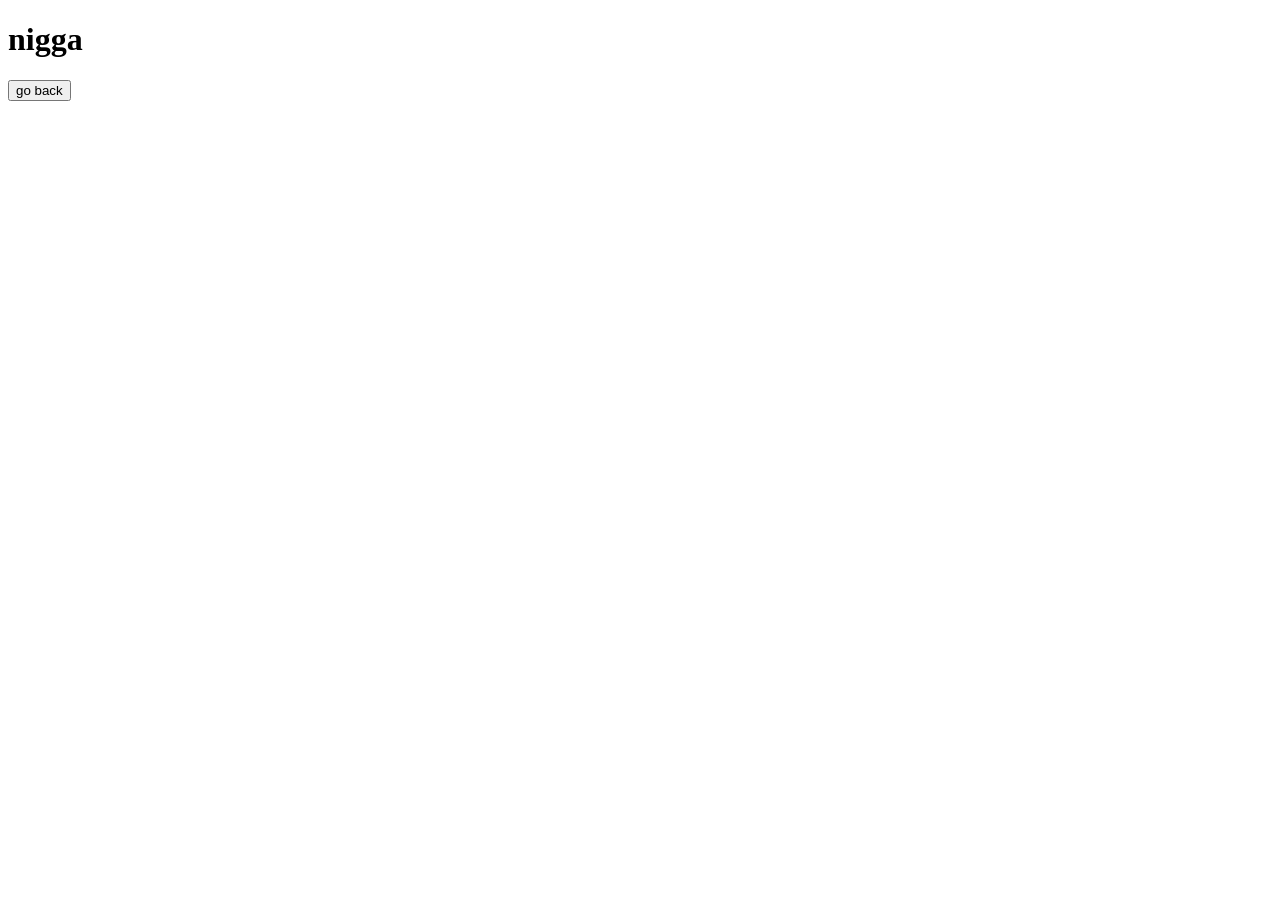
==== aboutme.html @ 00219ff8 "added spline interactive backgrounds yayyyayayayayy" ====
<!DOCTYPE html>
<html lang="en">
<head>
    <meta charset="UTF-8">
    <link>
    <link rel="preconnect" href="https://fonts.googleapis.com">
    <meta name="viewport" content="width=device-width, initial-scale=1.0">
    <link rel="preconnect" href="https://fonts.gstatic.com" crossorigin>
<link href="https://fonts.googleapis.com/css2?family=Fredoka:wght@300..700&display=swap" rel="stylesheet">
    <title>Starshitek.aboutme</title>
</head>
<body>
  

    <h1>nigga</h1> 
    <a href="index.html">
    <button>go back</button>
    </a>

</body>
</html>
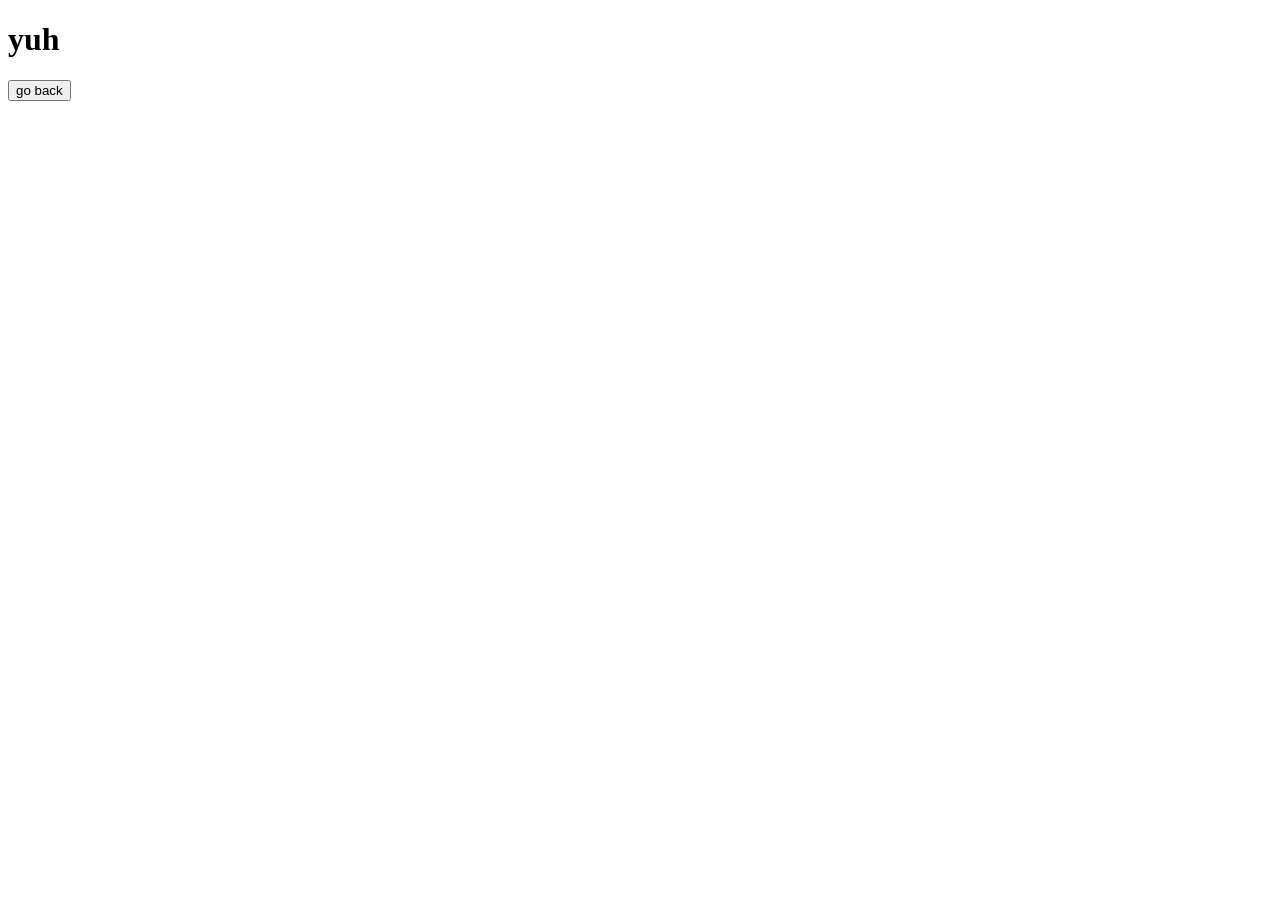
==== commit 61a8d853: "game portfolio added and template for readingpages they're not done yet, but im gonna push them real" ====
--- a/aboutme.html
+++ b/aboutme.html
@@ -8,12 +8,14 @@
     <link rel="preconnect" href="https://fonts.gstatic.com" crossorigin>
 <link href="https://fonts.googleapis.com/css2?family=Fredoka:wght@300..700&display=swap" rel="stylesheet">
     <title>Starshitek.aboutme</title>
+
+
 </head>
 <body>
   
 
-    <h1>nigga</h1> 
-    <a href="index.html">
+    <h1>yuh</h1> 
+    <a href="https://starshii.github.io/index.html">
     <button>go back</button>
     </a>
 
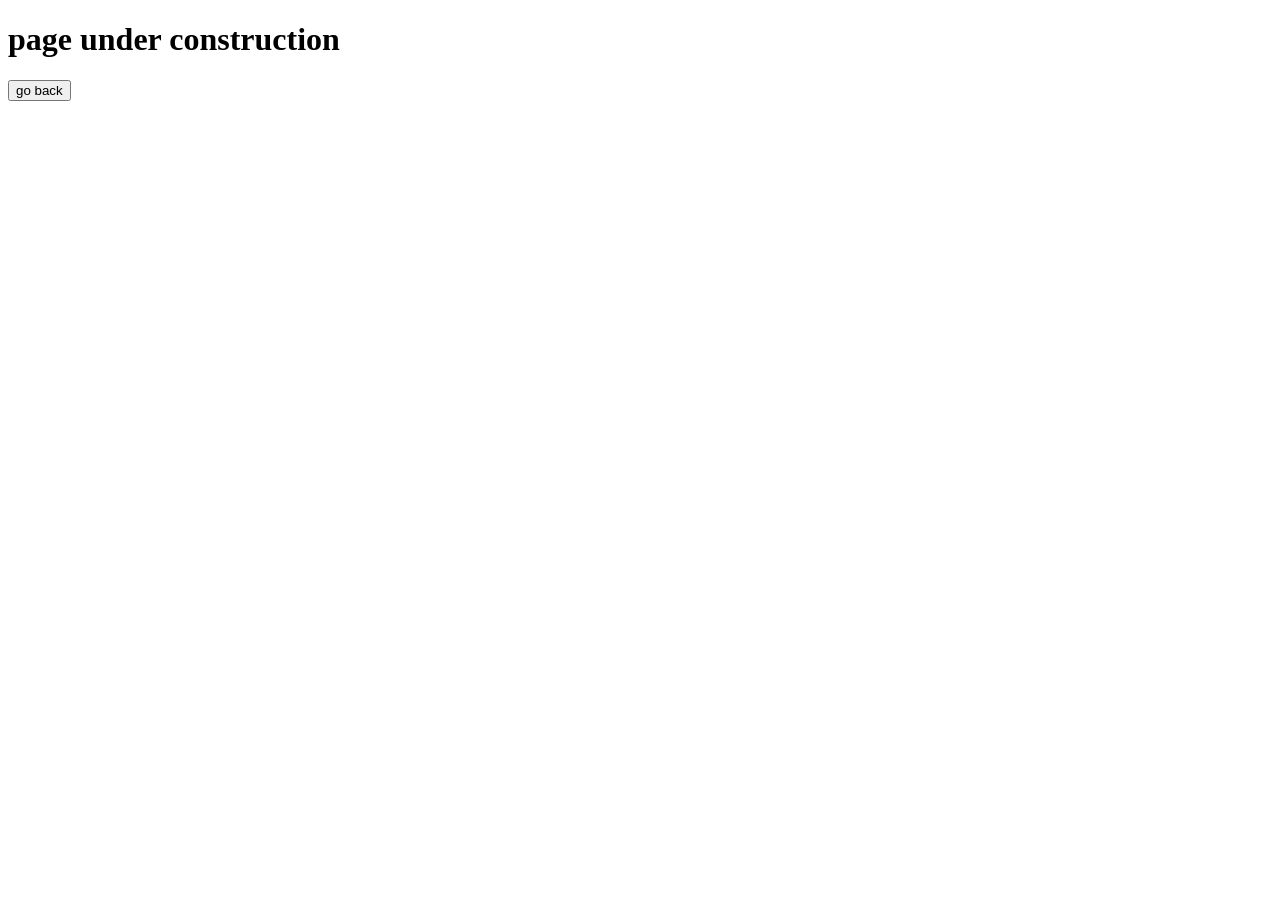
==== commit 0bc0aa6f: "probably final commit until I have time again wrote some stuff in the project page for bugboarding, " ====
--- a/aboutme.html
+++ b/aboutme.html
@@ -14,7 +14,7 @@
 <body>
   
 
-    <h1>yuh</h1> 
+    <h1>page under construction</h1> 
     <a href="https://starshii.github.io/index.html">
     <button>go back</button>
     </a>
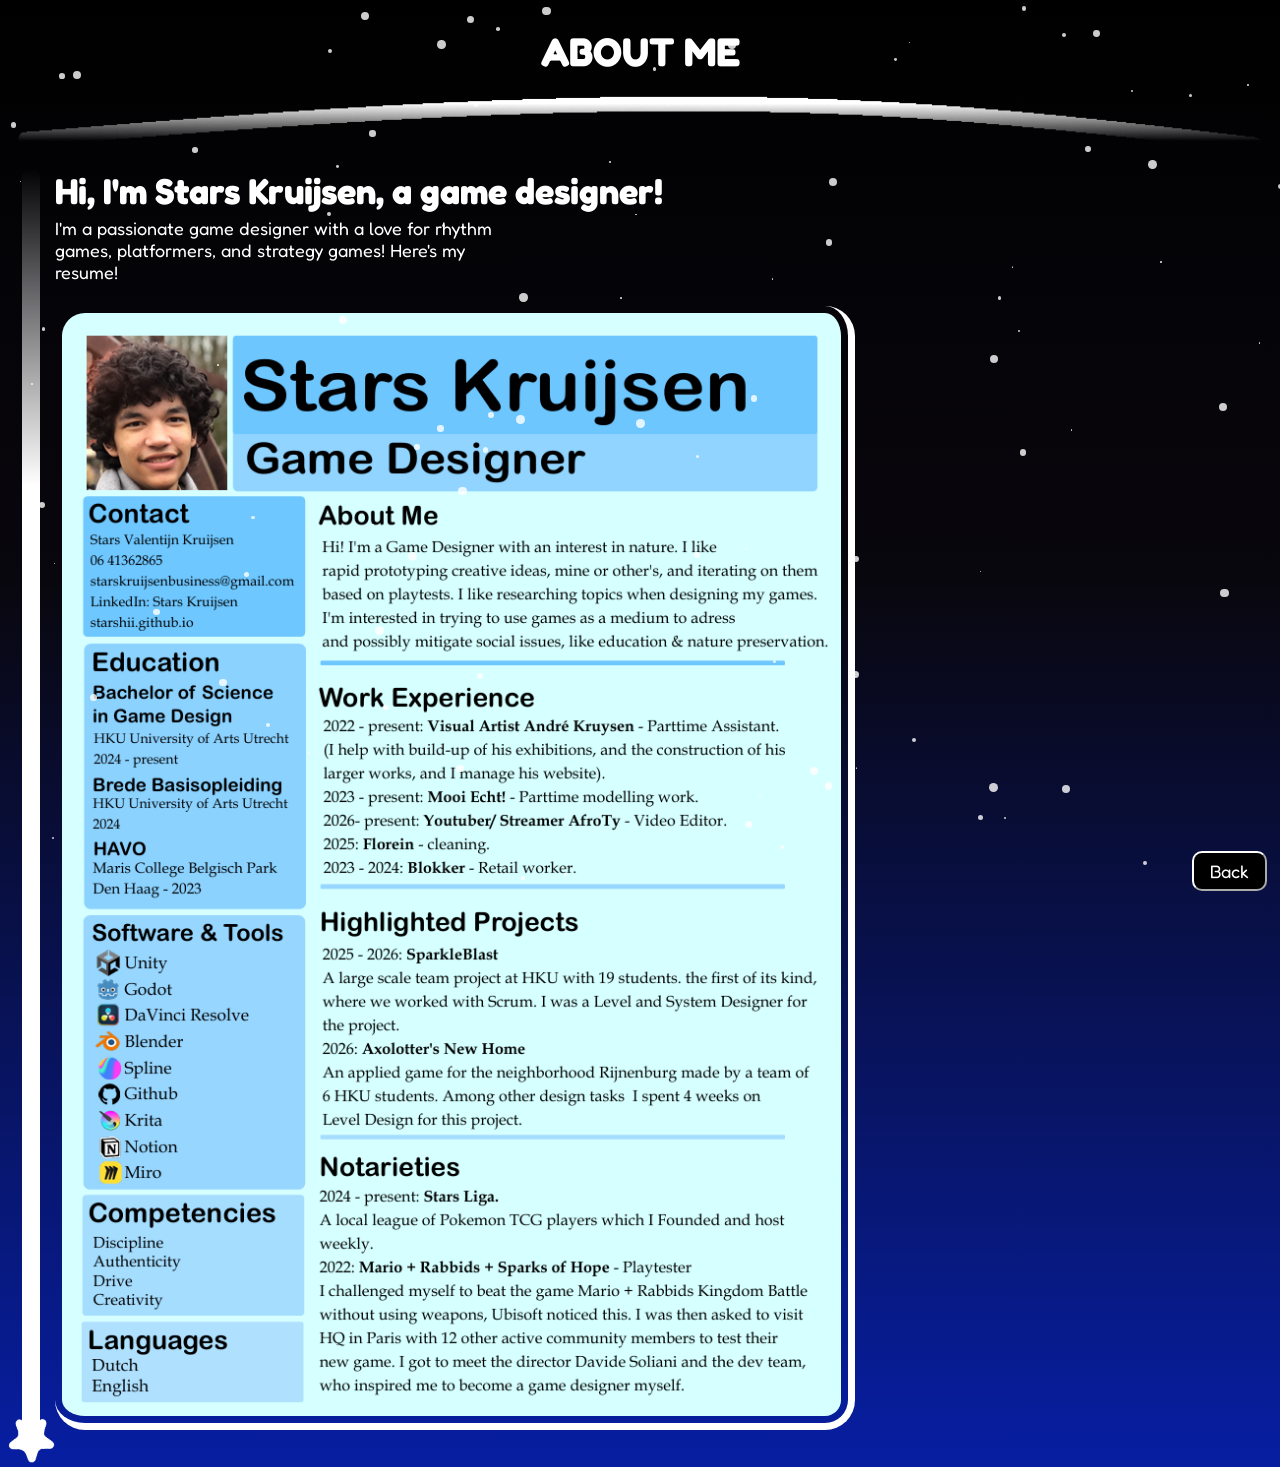
==== commit 8c21b18c: "I'd say ready to show Axolotters new home page, about me page quick draft js so i can show resume" ====
--- a/aboutme.html
+++ b/aboutme.html
@@ -1,23 +1,108 @@
 <!DOCTYPE html>
 <html lang="en">
 <head>
-    <meta charset="UTF-8">
-    <link>
-    <link rel="preconnect" href="https://fonts.googleapis.com">
-    <meta name="viewport" content="width=device-width, initial-scale=1.0">
-    <link rel="preconnect" href="https://fonts.gstatic.com" crossorigin>
-<link href="https://fonts.googleapis.com/css2?family=Fredoka:wght@300..700&display=swap" rel="stylesheet">
-    <title>Starshitek.aboutme</title>
+  <meta charset="UTF-8">
+  <meta name="viewport" content="width=device-width, initial-scale=1.0">
+  <title>About me</title>
+  <link href="aboutmestyle.css" rel="stylesheet">
+</head>
+
+<body>
+  <link rel="preconnect" href="https://fonts.gstatic.com" crossorigin>
+  <link href="https://fonts.googleapis.com/css2?family=Fredoka:wght@300..700&display=swap" rel="stylesheet">
+
+    <a href="https://starshii.github.io/gameportfolio.html">
+      <button class="BackButton">Back</button>
+    </a>
+
+    <div class="Container">
+
+      <div class="Divider">
+        <h1>ABOUT ME</h1>
+        <img class="DividerPNG" src="linedivider.png">
+      </div>
 
 
-</head>
-<body>
-  
+            <div class="ChallengeBox">
 
-    <h1>page under construction</h1> 
-    <a href="https://starshii.github.io/index.html">
-    <button>go back</button>
-    </a>
+            <div class="FallingStar"></div>
+
+            <div class="ChallengeBoxDiv">
+
+              <div class="ChallengeTitleDiv">
+                <h1 class="ChallengeTitle">Hi, I'm Stars Kruijsen, a game designer!</h1>
+              </div>
+
+              <div class="ParagraphDiv">
+                <p class="Paragraph">
+                    I'm a passionate game designer with a love for rhythm games, platformers, and strategy games! Here's my resume!</p>
+              </div>
+
+                          <div class="ExampleVideoDiv"> 
+                <img class="ExampleVideo" src="resume.png" width="800px">
+            </div>
+
+            </div>
+
+          </div>
+          <img class="StarPNG" src="starpng.png">
+
+
+
+      <script>
+    // Create multiple stars dynamically
+    function createStars() {
+      const numberOfStars = 100;
+      for (let i = 0; i < numberOfStars; i++) {
+        const star = document.createElement('div');
+        star.classList.add('star');
+
+        // Random size, position, and animation duration for each star
+        const size = Math.random() * 8 + 1;
+        star.style.width = `${size}px`;
+        star.style.height = `${size}px`;
+        star.style.left = `${Math.random() * 100}vw`;
+        star.style.top = `${Math.random() * 100}vh`;
+
+        // Random twinkle speed
+        star.style.animationDuration = `${Math.random() * 2 + 1}s`;
+
+        document.body.appendChild(star);
+      }
+    }
+
+    createStars();
+  </script>
+    </div>
 
 </body>
-</html>+
+<style>
+
+
+    .star {
+      position: fixed;
+      background: rgb(255, 255, 255);
+      border-radius: 50%;
+      opacity: 0.8;
+      animation: twinkle 2s infinite ease-in-out;
+    }
+
+    @keyframes twinkle {
+      0%, 100% {
+        opacity: 0.8;
+      }
+      50% {
+        opacity: 0.3;
+      }
+    }
+
+    @keyframes moveStars {
+      from {
+        transform: translateY(0);
+      }
+      to {
+        transform: translateY(100vh);
+      }
+    }
+</style>
--- a/aboutmestyle.css
+++ b/aboutmestyle.css
@@ -0,0 +1,334 @@
+* {
+    box-sizing: border-box;
+}
+
+html {
+    width: 100%;
+}
+
+body {
+    margin: 0;
+    padding: 0;
+
+    background-color: rgb(7, 30, 161);
+
+    background-image: linear-gradient(
+        to bottom,
+        black 0%,
+        rgb(9, 7, 14) 40%,
+        rgb(7, 30, 161) 100%
+    );
+
+    background-repeat: no-repeat;
+
+    overflow-x: hidden;
+}
+.Container{
+    padding: 0px;
+    margin: 0px;
+    display: flex;
+    flex-wrap: wrap;
+    flex-direction: row;
+    justify-content: center;
+    max-width: 100%;
+    color: white;
+    font-family: "Fredoka", sans-serif;
+    font-size: 18px;
+    padding-left: 10px;
+    padding-right: 10px;
+}
+
+.GameTitle{
+    display: flex;
+
+    width: 100%;
+    height: fit-content;
+
+    box-sizing: border-box;
+    font-size: 50px;
+    font-family: "Fredoka", sans-serif;
+}
+.PlayButton{
+    border-color: white;
+    color: white;
+    font-family: "Fredoka", sans-serif;
+    border-width: 5px;
+    border-radius: 15px;
+    background-color: black;
+    font-size: 25px;
+    width: 100px;
+    height: 60px;
+    
+}
+
+.PlayButton:hover{
+    background-color: white;
+    border-color: rgb(0, 0, 0);
+    color: rgb(0, 0, 0);
+}
+
+.BackButton{
+    border-color: white;
+    color: white;
+    font-family: "Fredoka", sans-serif;
+    border-width: 2px;
+    border-radius: 10px;
+    background-color: black;
+    font-size: 18px;
+    position: fixed;
+    width: 75px;
+    height: 40px;
+
+    bottom: 9px;
+    right: 1%;
+    z-index: 1;
+}
+
+.BackButton:hover{
+    background-color: white;
+    border-color: rgb(0, 0, 0);
+    color: rgb(0, 0, 0);
+}
+
+
+.Title{
+    width: 100%;
+    max-width: 1250px;
+    
+    display: flex;
+    margin: auto;
+
+
+}
+
+.DescriptionBox {
+    display: flex;
+    flex-wrap: wrap;
+    justify-content: center;
+
+    width: 100%;
+    max-width: 1300px;
+
+    box-sizing: border-box;
+}
+
+.DescriptionDivContainer{
+    display: flex;
+    flex-wrap: wrap;
+    width: 400px;
+    margin-left: 20px;
+    min-width: 0;
+
+}
+
+.GameplayVideoDiv{
+    width: 850px;
+    max-width: 100%;
+    box-sizing: border-box;
+    min-width: 0;
+}
+
+.GameplayShowcaseVideo{
+    width: 100%;
+    aspect-ratio: 16/9;
+    
+    border: 5px solid rgb(255, 255, 255);
+    border-radius: 20px;
+        box-sizing: border-box;
+}
+
+.DescriptionDiv{
+    display: flex; 
+    flex-direction: row; 
+    flex-wrap: nowrap; 
+    width: 400px;
+    font-size: 20px;
+    align-items: center;
+}
+
+.DescriptionTextDiv{
+    width: 400px;
+    margin-left: 10px;
+    border-left: 2px solid white;
+    padding-left: 10px;
+    margin-top: 0px;
+    font-style: italic;
+    height: fit-content;
+
+}
+
+.DescriptionIconText{
+    display: flex;
+    align-items: center;
+    margin-left: 10px;
+}
+
+.Divider{
+    display: flex;
+    flex-wrap: wrap;
+    width: 100%;
+    max-width: 1300px;
+   
+    font-size: 20px;
+    justify-content: center;
+}
+
+.DividerPNG{
+    width: 100%;
+    margin-top: -25px;
+}
+
+.ChallengeBox{
+    display: flex;
+    width: 100%;
+    height: fit-content;
+    flex-wrap: nowrap;
+    padding-left: 15px;
+    padding-right: 15px;
+    box-sizing: border-box;
+}
+
+.FallingStar{
+    width: 19px;
+    margin-left: -3px;
+    border-radius: 40px;
+    background-image: linear-gradient(transparent 0%, white 25%);
+}
+
+.StarPNG{
+    margin-top: -18px;
+    margin-right:auto;
+    width: 45px;
+    transform: rotate(35deg);
+}
+
+.ChallengeBoxDiv{
+    display: flex;
+    flex-wrap: wrap;
+    flex-direction: row;
+    
+    
+    margin-left: 15px;
+    margin-right: 15px;
+    width: 100%;
+    height: auto;
+    gap: 5px;
+}
+
+.ChallengeTitleDiv{
+    display: flex;
+    width: 100%;
+    height: fit-content;  
+}
+
+.ChallengeTitle{
+    height: fit-content;  
+    margin-top: 0px;
+    margin: 0px;
+}
+
+.ChallengeSubDiv{
+    display: flex;
+    flex-wrap: wrap;
+    width: 100%;
+    height: fit-content;
+}
+
+.ChallengeSub{
+    width: fit-content;
+    height: fit-content;
+    flex-basis:max-content;
+    margin: 0px;
+}
+
+.ParagraphDiv{
+    display: flex;
+    width: 100%;
+    height: fit-content;
+}
+
+.Paragraph{
+    max-width: 450px;
+    width: 100%;
+    min-width:0px;
+    height: fit-content;
+    margin-top: 0;
+    
+}
+
+.ExampleVideoDiv{
+    max-width: 100%;
+}
+
+.VideoSubText{
+    
+    width: 350px;
+    max-width: 100%;
+    margin-top: 0px;
+    text-align: center;
+}
+
+
+.SubText{
+    padding-top: 8px;
+    font-family: "Fredoka", sans-serif;
+    font-size: 20px;
+    font-style: italic;
+    color: white;
+    text-align: center;
+}
+
+.ExampleVideo{
+    border-right: 7px solid white;
+    border-bottom: 7px solid white;
+    padding: 7px;
+    max-width: 100%;
+    border-radius: 30px;
+}
+
+.IsRight{
+    margin-left:auto;
+    margin-right: 0px;
+    text-align: right;
+}
+
+
+@media(max-width: 1290px) {
+    .GameTitle{
+        display: flex;
+        max-width: 820px;
+        margin: auto;
+    }
+    .Title{
+        margin-left:0px;
+        flex-wrap: wrap;
+    }
+}
+
+@media(max-width: 1270px) {
+    
+    .Container{
+        flex-direction: column;
+    }
+    
+    .GameTitle{
+        display: flex;
+        max-width: 820px;
+        margin: auto;
+    }
+    .Title{
+        margin-left:0px;
+        flex-wrap: wrap;
+    }
+    
+    .DescriptionDiv{
+    display: flex; 
+    flex-direction: row; 
+    flex-wrap: nowrap; 
+    width: 400px;
+    max-width: 100%;
+
+    font-size: 20px;
+    align-items: center;
+}
+}
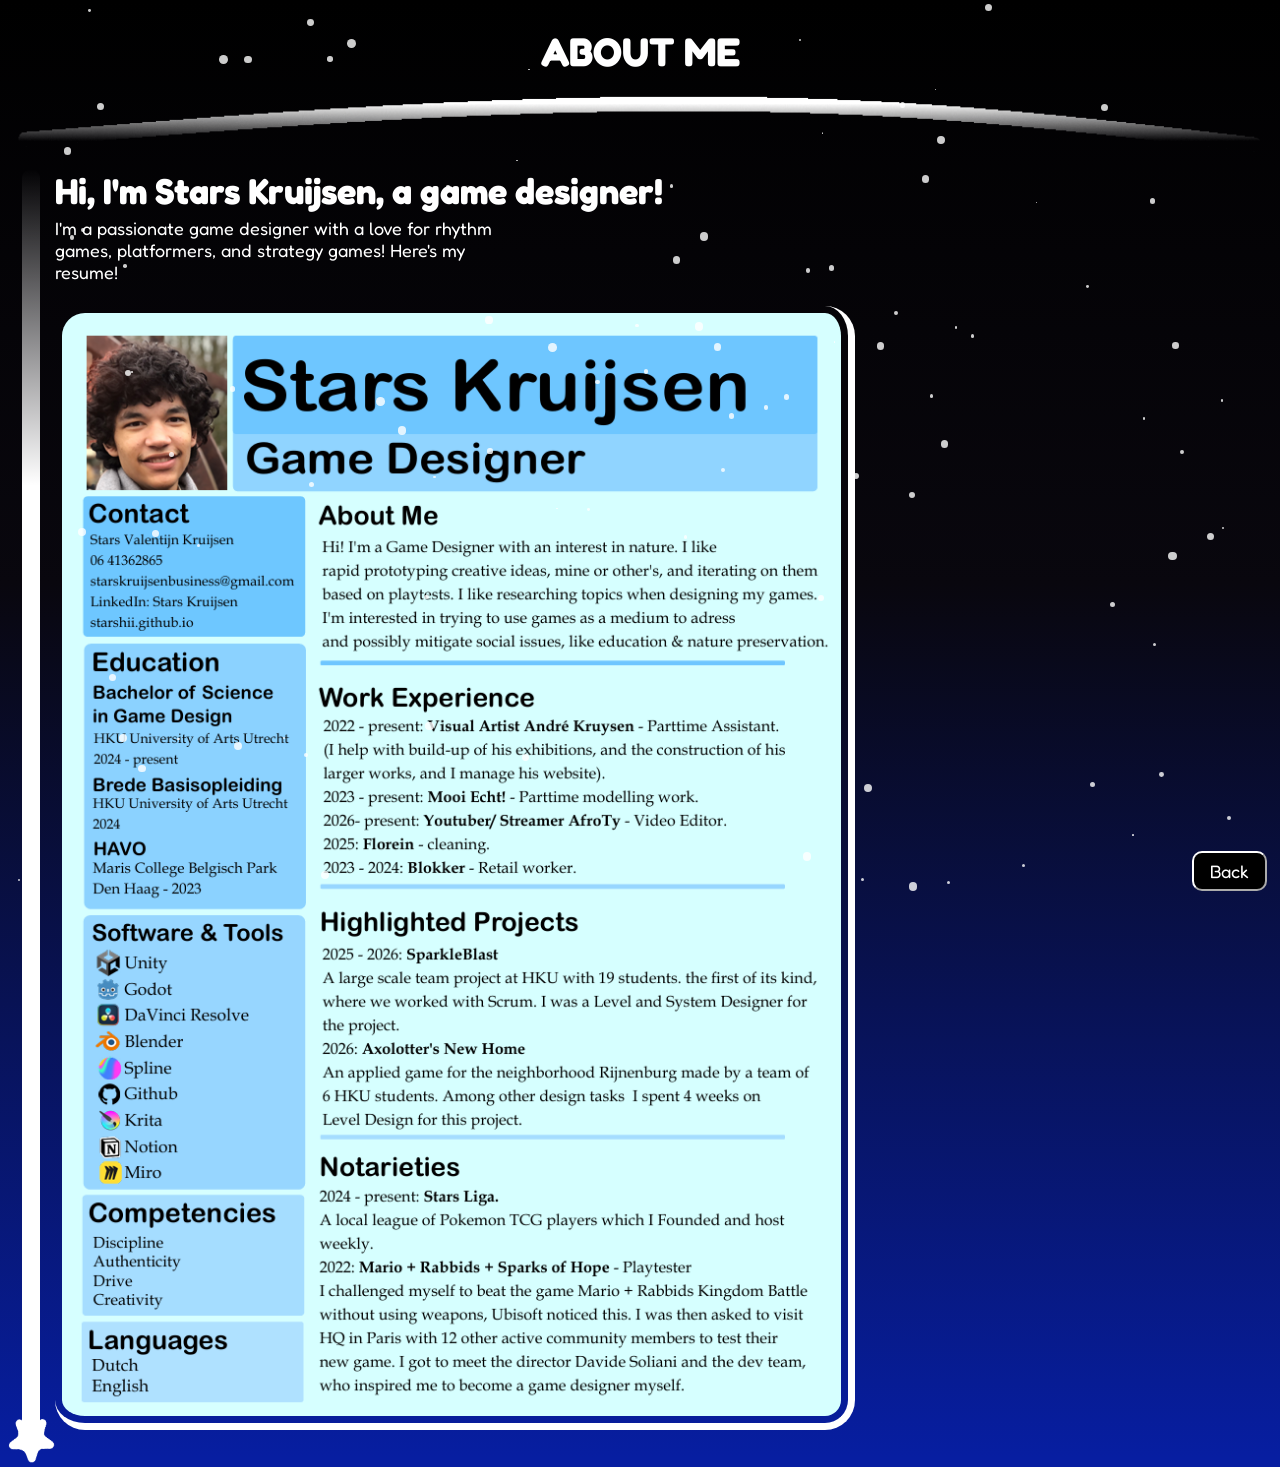
==== commit a7c40036: "literally one line of code back button now correcting linking back to index.html" ====
--- a/aboutme.html
+++ b/aboutme.html
@@ -11,7 +11,7 @@
   <link rel="preconnect" href="https://fonts.gstatic.com" crossorigin>
   <link href="https://fonts.googleapis.com/css2?family=Fredoka:wght@300..700&display=swap" rel="stylesheet">
 
-    <a href="https://starshii.github.io/gameportfolio.html">
+    <a href="https://starshii.github.io/index.html">
       <button class="BackButton">Back</button>
     </a>
 
